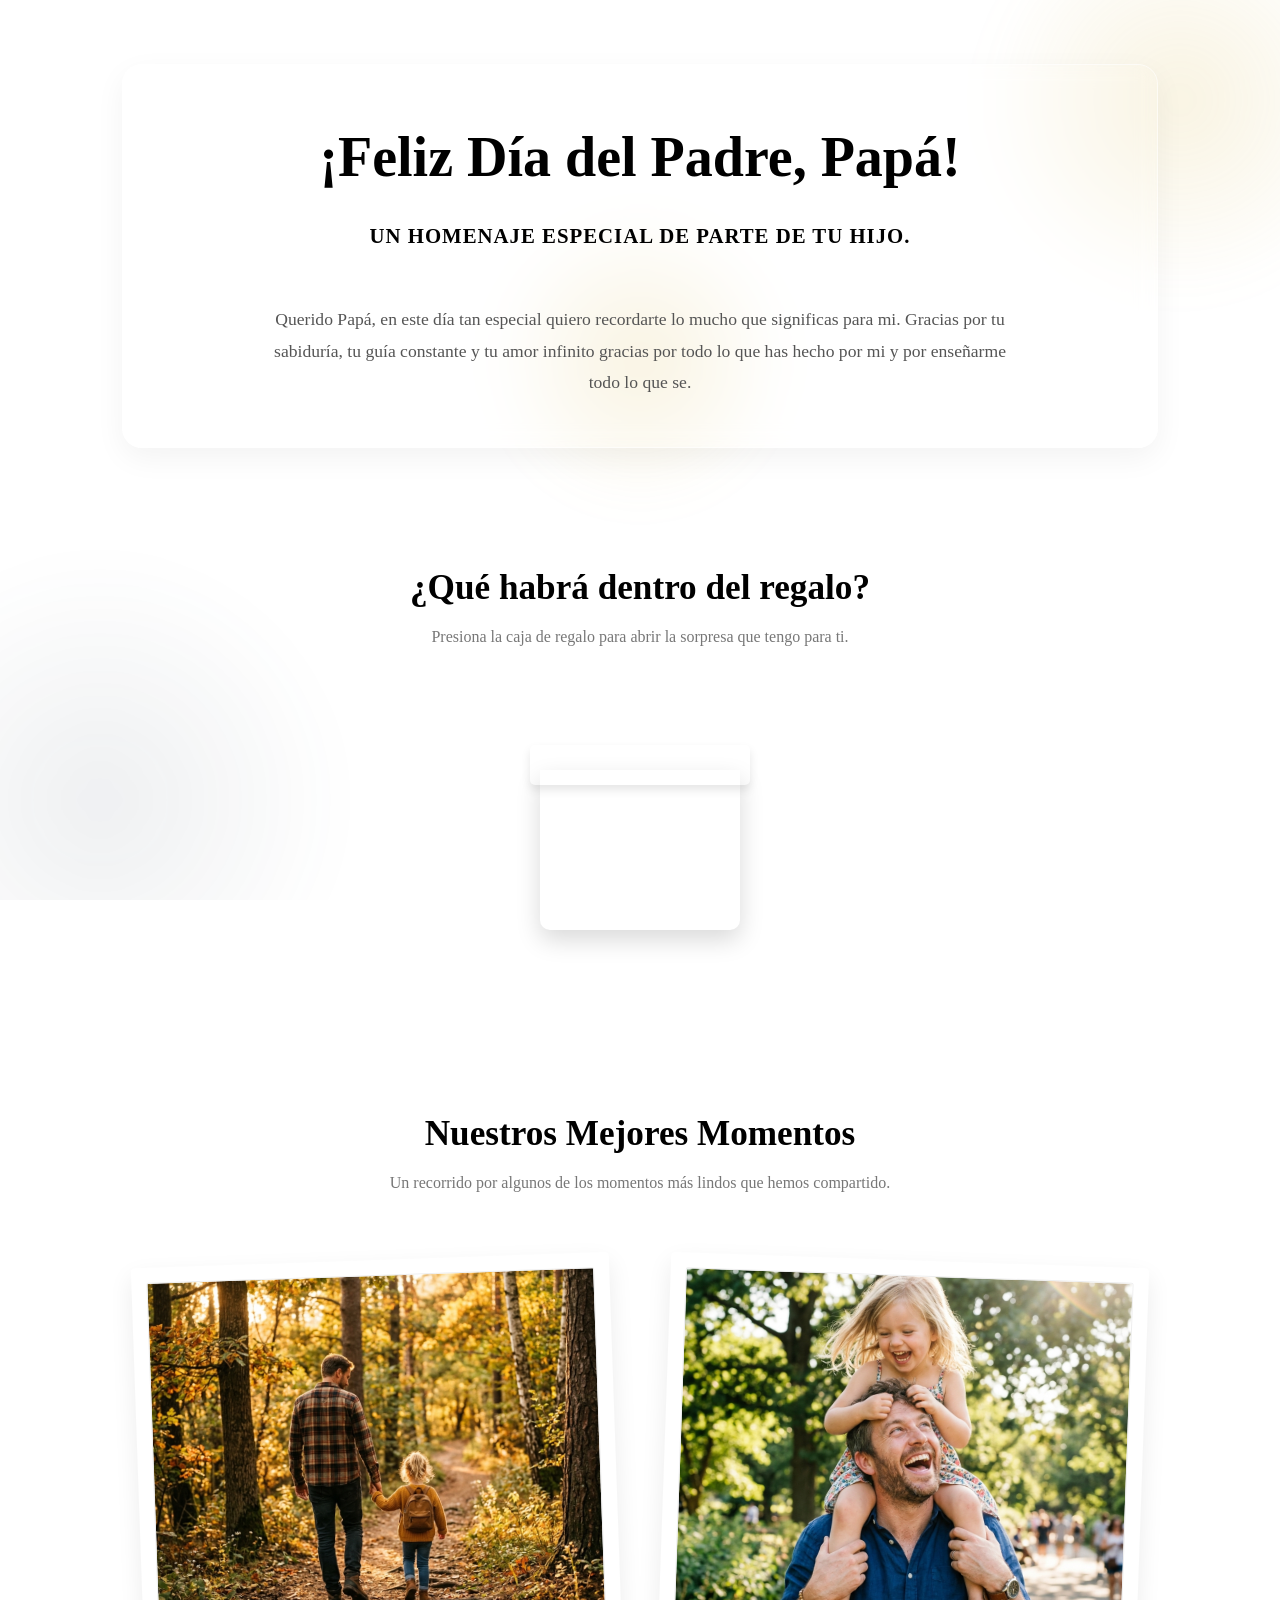
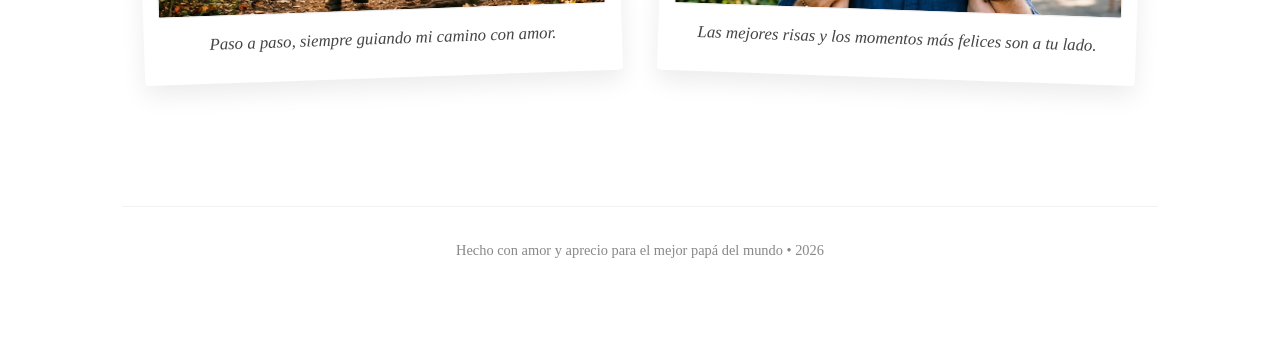
==== index.html @ 2f4c1117 "Initial commit of Father's Day website" ====
<!DOCTYPE html>
<html lang="es">

<head>
    <meta charset="UTF-8">
    <meta name="viewport" content="width=device-width, initial-scale=1.0">
    <title>¡Feliz Día del Padre, Papá!</title>
    <!-- Google Fonts -->
    <link rel="preconnect" href="https://fonts.googleapis.com">
    <link rel="preconnect" href="https://fonts.gstatic.com" crossorigin>
    <link
        href="https://fonts.googleapis.com/css2?family=Montserrat:wght@300;400;600;700&family=Playfair+Display:ital,wght@0,400;0,700;1,400&display=swap"
        rel="stylesheet">

    <!-- CSS Link -->
    <link rel="stylesheet" href="static/style.css">

    <!-- Dynamic Config CSS Variables -->
    <style>
        :root {
            --bg-color: {
                    {
                    config.theme.background_color
                }
            }

            ;

            --primary-color: {
                    {
                    config.theme.primary_color
                }
            }

            ;

            --secondary-color: {
                    {
                    config.theme.secondary_color
                }
            }

            ;

            --text-color: {
                    {
                    config.theme.text_color
                }
            }

            ;

            --card-bg: {
                    {
                    config.theme.card_background
                }
            }

            ;

            --font-title: {
                    {
                    config.theme.font_title
                }
            }

            ;

            --font-body: {
                    {
                    config.theme.font_body
                }
            }

            ;

            /* Gift Customization */
            --box-color: {
                    {
                    config.gift.box_color
                }
            }

            ;

            --lid-color: {
                    {
                    config.gift.lid_color
                }
            }

            ;

            --ribbon-color: {
                    {
                    config.gift.ribbon_color
                }
            }

            ;
        }
    </style>
</head>

<body>
    <div class="decorations">
        <div class="bubble bubble-1"></div>
        <div class="bubble bubble-2"></div>
        <div class="bubble bubble-3"></div>
    </div>

    <main class="main-container">
        <!-- Header Homenaje -->
        <header class="header-section">
            <h1 class="main-title">¡Feliz Día del Padre, Papá!</h1>
            <p class="subtitle">Un homenaje especial de parte de tu hijo.</p>
            <div class="divider"></div>
            <p class="intro-text">Querido Papá, en este día tan especial quiero recordarte lo mucho que significas para mi. Gracias por tu sabiduría, tu guía constante y tu amor infinito gracias por todo lo que has hecho por mi y por enseñarme todo lo que se.</p>
        </header>

        <!-- Regalo Interactivo -->
        <section class="gift-section">
            <h2 class="section-title">¿Qué habrá dentro del regalo?</h2>
            <p class="section-desc">Presiona la caja de regalo para abrir la sorpresa que tengo para ti.</p>

            <div class="gift-container" id="giftBoxContainer">
                <div class="gift-box" id="giftBox">
                    <div class="gift-lid">
                        <div class="ribbon-vertical-lid"></div>
                        <div class="ribbon-horizontal-lid"></div>
                        <div class="lid-top"></div>
                    </div>
                    <div class="gift-body">
                        <div class="ribbon-vertical"></div>
                        <div class="ribbon-horizontal"></div>
                    </div>
                </div>
            </div>

            <!-- Mensaje sorpresa (Oculto al inicio) -->
            <div class="surprise-card" id="surpriseCard">
                <div class="surprise-inner">
                    <h3>De: Ethan</h3>
                    <p class="surprise-message">¡Eres el mejor Papá del mundo entero!  Gracias por cada consejo, por tu paciencia infinita y por enseñarme todo lo que se. Que este día esté lleno de la misma felicidad que me das todos los días. ¡Te amo!</p>
                    <span class="heart-icon">❤️</span>
                </div>
            </div>
        </section>

        <!-- Galería de Recuerdos -->
        
        <section class="gallery-section">
            <h2 class="section-title">Nuestros Mejores Momentos</h2>
            <p class="section-desc">Un recorrido por algunos de los momentos más lindos que hemos compartido.</p>

            <div class="gallery-grid">
                
                <div class="polaroid-card">
                    <div class="polaroid-img-wrapper">
                        <img src="static/images/dad_child_walking.png" alt="Paso a paso, siempre guiando mi camino con amor." loading="lazy">
                    </div>
                    <div class="polaroid-caption">
                        <p>Paso a paso, siempre guiando mi camino con amor.</p>
                    </div>
                </div>
                
                <div class="polaroid-card">
                    <div class="polaroid-img-wrapper">
                        <img src="static/images/dad_child_smiling.png" alt="Las mejores risas y los momentos más felices son a tu lado." loading="lazy">
                    </div>
                    <div class="polaroid-caption">
                        <p>Las mejores risas y los momentos más felices son a tu lado.</p>
                    </div>
                </div>
                
            </div>
        </section>
        

        <!-- Footer -->
        <footer class="footer-section">
            <p>Hecho con amor y aprecio para el mejor papá del mundo • 2026</p>
        </footer>
    </main>

    <!-- Canvas para Confeti -->
    <canvas id="confettiCanvas"></canvas>

    <!-- Scripts -->
    <script src="static/script.js"></script>
</body>

</html>
---- static/style.css ----
/* 
 * ESTILO PREMIUM - DÍA DEL PADRE
 * Diseñado con CSS Vanilla, animaciones fluidas, y diseño responsivo.
 * Altamente personalizable mediante las variables CSS inyectadas desde config.json.
 */

/* Reset general */
* {
    margin: 0;
    padding: 0;
    box-sizing: border-box;
}

body {
    background-color: var(--bg-color);
    color: var(--text-color);
    font-family: var(--font-body);
    line-height: 1.6;
    overflow-x: hidden;
    position: relative;
    min-height: 100vh;
}

/* Burbujas y elementos decorativos de fondo */
.decorations {
    position: fixed;
    top: 0;
    left: 0;
    width: 100%;
    height: 100%;
    z-index: -1;
    pointer-events: none;
    overflow: hidden;
}

.bubble {
    position: absolute;
    border-radius: 50%;
    background: radial-gradient(circle, rgba(212, 175, 55, 0.15) 0%, rgba(255,255,255,0) 70%);
    filter: blur(20px);
    animation: float 25s infinite ease-in-out;
}

.bubble-1 {
    width: 400px;
    height: 400px;
    top: -100px;
    right: -100px;
    animation-delay: 0s;
}

.bubble-2 {
    width: 500px;
    height: 500px;
    bottom: -150px;
    left: -150px;
    background: radial-gradient(circle, rgba(44, 62, 80, 0.08) 0%, rgba(255,255,255,0) 70%);
    animation-delay: -5s;
}

.bubble-3 {
    width: 300px;
    height: 300px;
    top: 40%;
    left: 50%;
    transform: translate(-50%, -50%);
    animation-delay: -10s;
}

@keyframes float {
    0%, 100% {
        transform: translateY(0) scale(1);
    }
    50% {
        transform: translateY(-40px) scale(1.1);
    }
}

/* Contenedor Principal */
.main-container {
    max-width: 1100px;
    margin: 0 auto;
    padding: 4rem 2rem;
    display: flex;
    flex-direction: column;
    gap: 5rem;
}

/* Encabezado */
.header-section {
    text-align: center;
    padding: 3rem 2rem;
    background: var(--card-bg);
    backdrop-filter: blur(10px);
    border: 1px solid rgba(255, 255, 255, 0.6);
    border-radius: 20px;
    box-shadow: 0 10px 30px rgba(0, 0, 0, 0.05);
    animation: fadeInDown 1.2s ease-out;
}

.main-title {
    font-family: var(--font-title);
    font-size: 3.5rem;
    color: var(--secondary-color);
    margin-bottom: 1rem;
    font-weight: 700;
}

.subtitle {
    font-size: 1.3rem;
    color: var(--primary-color);
    font-weight: 600;
    letter-spacing: 1px;
    text-transform: uppercase;
}

.divider {
    width: 80px;
    height: 4px;
    background-color: var(--primary-color);
    margin: 1.5rem auto;
    border-radius: 2px;
}

.intro-text {
    font-size: 1.1rem;
    max-width: 750px;
    margin: 0 auto;
    color: #555;
    line-height: 1.8;
}

/* Secciones Comunes */
.section-title {
    font-family: var(--font-title);
    font-size: 2.2rem;
    color: var(--secondary-color);
    text-align: center;
    margin-bottom: 0.5rem;
}

.section-desc {
    text-align: center;
    color: #777;
    margin-bottom: 3rem;
    font-size: 1rem;
}

/* Regalo Interactivo */
.gift-section {
    display: flex;
    flex-direction: column;
    align-items: center;
    padding: 2rem 0;
}

.gift-container {
    perspective: 1000px;
    width: 200px;
    height: 200px;
    margin: 2rem auto;
    cursor: pointer;
}

.gift-box {
    position: relative;
    width: 100%;
    height: 100%;
    transform-style: preserve-3d;
    transition: transform 0.5s ease;
    animation: wobble 3s infinite ease-in-out;
}

.gift-box:hover {
    transform: scale(1.05);
    animation: shake 0.5s infinite linear;
}

/* Cuerpo de la Caja */
.gift-body {
    position: absolute;
    bottom: 0;
    width: 100%;
    height: 160px;
    background-color: var(--box-color);
    border-radius: 0 0 10px 10px;
    box-shadow: 0 10px 25px rgba(0, 0, 0, 0.15);
    overflow: hidden;
}

/* Tapa de la Caja */
.gift-lid {
    position: absolute;
    top: 15px;
    left: -10px;
    width: 220px;
    height: 40px;
    background-color: var(--lid-color);
    border-radius: 5px;
    z-index: 10;
    box-shadow: 0 5px 10px rgba(0, 0, 0, 0.1);
    transition: transform 0.8s cubic-bezier(0.175, 0.885, 0.32, 1.275), opacity 0.5s;
    transform-origin: bottom right;
}

/* Cintas (Ribbon) */
.ribbon-vertical, .ribbon-vertical-lid {
    position: absolute;
    left: 50%;
    transform: translateX(-50%);
    width: 30px;
    height: 100%;
    background-color: var(--ribbon-color);
}

.ribbon-horizontal, .ribbon-horizontal-lid {
    position: absolute;
    top: 50%;
    transform: translateY(-50%);
    width: 100%;
    height: 30px;
    background-color: var(--ribbon-color);
}

/* Moño en la parte superior */
.lid-top {
    position: absolute;
    top: -25px;
    left: 50%;
    transform: translateX(-50%);
    width: 50px;
    height: 25px;
    z-index: 12;
}

.lid-top::before, .lid-top::after {
    content: '';
    position: absolute;
    width: 30px;
    height: 30px;
    border: 6px solid var(--ribbon-color);
    border-radius: 50% 50% 0 50%;
    top: -5px;
}

.lid-top::before {
    left: -5px;
    transform: rotate(45deg);
}

.lid-top::after {
    right: -5px;
    border-radius: 50% 50% 50% 0;
    transform: rotate(-45deg);
}

/* Animaciones del Regalo Abriéndose */
.gift-box.opened {
    animation: none;
}

.gift-box.opened .gift-lid {
    transform: translate(80px, -150px) rotate(45deg) scale(0.9);
    opacity: 0;
    pointer-events: none;
}

.gift-box.opened .gift-body {
    transform: scale(0);
    opacity: 0;
    transition: transform 0.6s ease, opacity 0.6s;
    pointer-events: none;
}

/* Carta Sorpresa */
.surprise-card {
    max-width: 600px;
    width: 100%;
    background: var(--card-bg);
    border: 2px solid var(--primary-color);
    border-radius: 20px;
    box-shadow: 0 15px 40px rgba(212, 175, 55, 0.15);
    padding: 3rem 2rem;
    text-align: center;
    opacity: 0;
    transform: scale(0.7);
    display: none;
    transition: opacity 0.8s cubic-bezier(0.175, 0.885, 0.32, 1.275), transform 0.8s cubic-bezier(0.175, 0.885, 0.32, 1.275);
}

.surprise-card.show {
    display: block;
    animation: popIn 0.8s forwards cubic-bezier(0.175, 0.885, 0.32, 1.275);
}

.surprise-inner h3 {
    font-family: var(--font-title);
    color: var(--primary-color);
    font-size: 1.8rem;
    margin-bottom: 1.5rem;
}

.surprise-message {
    font-size: 1.25rem;
    color: var(--secondary-color);
    font-weight: 500;
    line-height: 1.8;
    margin-bottom: 2rem;
}

.heart-icon {
    font-size: 2.5rem;
    display: inline-block;
    animation: heartbeat 1.5s infinite ease-in-out;
}

/* Galería de Recuerdos */
.gallery-section {
    padding: 2rem 0;
}

.gallery-grid {
    display: grid;
    grid-template-columns: repeat(auto-fit, minmax(300px, 1fr));
    gap: 3rem;
    justify-content: center;
    padding: 1rem;
}

/* Polaroid Card */
.polaroid-card {
    background-color: #fff;
    padding: 15px 15px 25px 15px;
    box-shadow: 0 10px 25px rgba(0, 0, 0, 0.08);
    border-radius: 4px;
    transition: transform 0.4s ease, box-shadow 0.4s ease;
    cursor: pointer;
    overflow: hidden;
}

.polaroid-card:nth-child(even) {
    transform: rotate(2deg);
}

.polaroid-card:nth-child(odd) {
    transform: rotate(-2deg);
}

.polaroid-card:hover {
    transform: translateY(-10px) rotate(0deg) scale(1.03);
    box-shadow: 0 15px 35px rgba(0, 0, 0, 0.15);
    z-index: 10;
}

.polaroid-img-wrapper {
    width: 100%;
    aspect-ratio: 4/3;
    overflow: hidden;
    border: 1px solid #eee;
    background-color: #fafafa;
    border-radius: 2px;
}

.polaroid-img-wrapper img {
    width: 100%;
    height: 100%;
    object-fit: cover;
    transition: transform 0.6s ease;
}

.polaroid-card:hover .polaroid-img-wrapper img {
    transform: scale(1.08);
}

.polaroid-caption {
    text-align: center;
    margin-top: 15px;
    font-family: var(--font-title);
    font-size: 1.05rem;
    color: #444;
    font-style: italic;
}

/* Footer */
.footer-section {
    text-align: center;
    padding: 2rem;
    color: #888;
    font-size: 0.9rem;
    border-top: 1px solid rgba(0, 0, 0, 0.05);
}

/* Canvas para Confeti */
#confettiCanvas {
    position: fixed;
    top: 0;
    left: 0;
    width: 100%;
    height: 100%;
    pointer-events: none;
    z-index: 1000;
}

/* --- ANIMACIONES --- */
@keyframes fadeInDown {
    from {
        opacity: 0;
        transform: translateY(-30px);
    }
    to {
        opacity: 1;
        transform: translateY(0);
    }
}

@keyframes popIn {
    0% {
        opacity: 0;
        transform: scale(0.7);
        display: none;
    }
    1% {
        display: block;
    }
    100% {
        opacity: 1;
        transform: scale(1);
        display: block;
    }
}

@keyframes heartbeat {
    0%, 100% { transform: scale(1); }
    50% { transform: scale(1.15); }
}

@keyframes wobble {
    0%, 100% { transform: rotate(0deg); }
    80% { transform: rotate(0deg); }
    85% { transform: rotate(3deg); }
    90% { transform: rotate(-3deg); }
    95% { transform: rotate(2deg); }
}

@keyframes shake {
    0% { transform: translate(1px, 1px) rotate(0deg); }
    10% { transform: translate(-1px, -1px) rotate(-1deg); }
    20% { transform: translate(-2px, 0px) rotate(1deg); }
    30% { transform: translate(0px, 2px) rotate(0deg); }
    40% { transform: translate(1px, -1px) rotate(1deg); }
    55% { transform: translate(-1px, 1px) rotate(-1deg); }
    70% { transform: translate(-2px, -1px) rotate(0deg); }
    85% { transform: translate(2px, 1px) rotate(1deg); }
    100% { transform: translate(1px, -2px) rotate(-1deg); }
}

/* Responsividad */
@media (max-width: 768px) {
    .main-title {
        font-size: 2.5rem;
    }
    .subtitle {
        font-size: 1.1rem;
    }
    .main-container {
        padding: 2rem 1rem;
        gap: 3rem;
    }
    .gift-container {
        width: 160px;
        height: 160px;
    }
    .gift-body {
        height: 125px;
    }
    .gift-lid {
        width: 180px;
        height: 35px;
    }
}
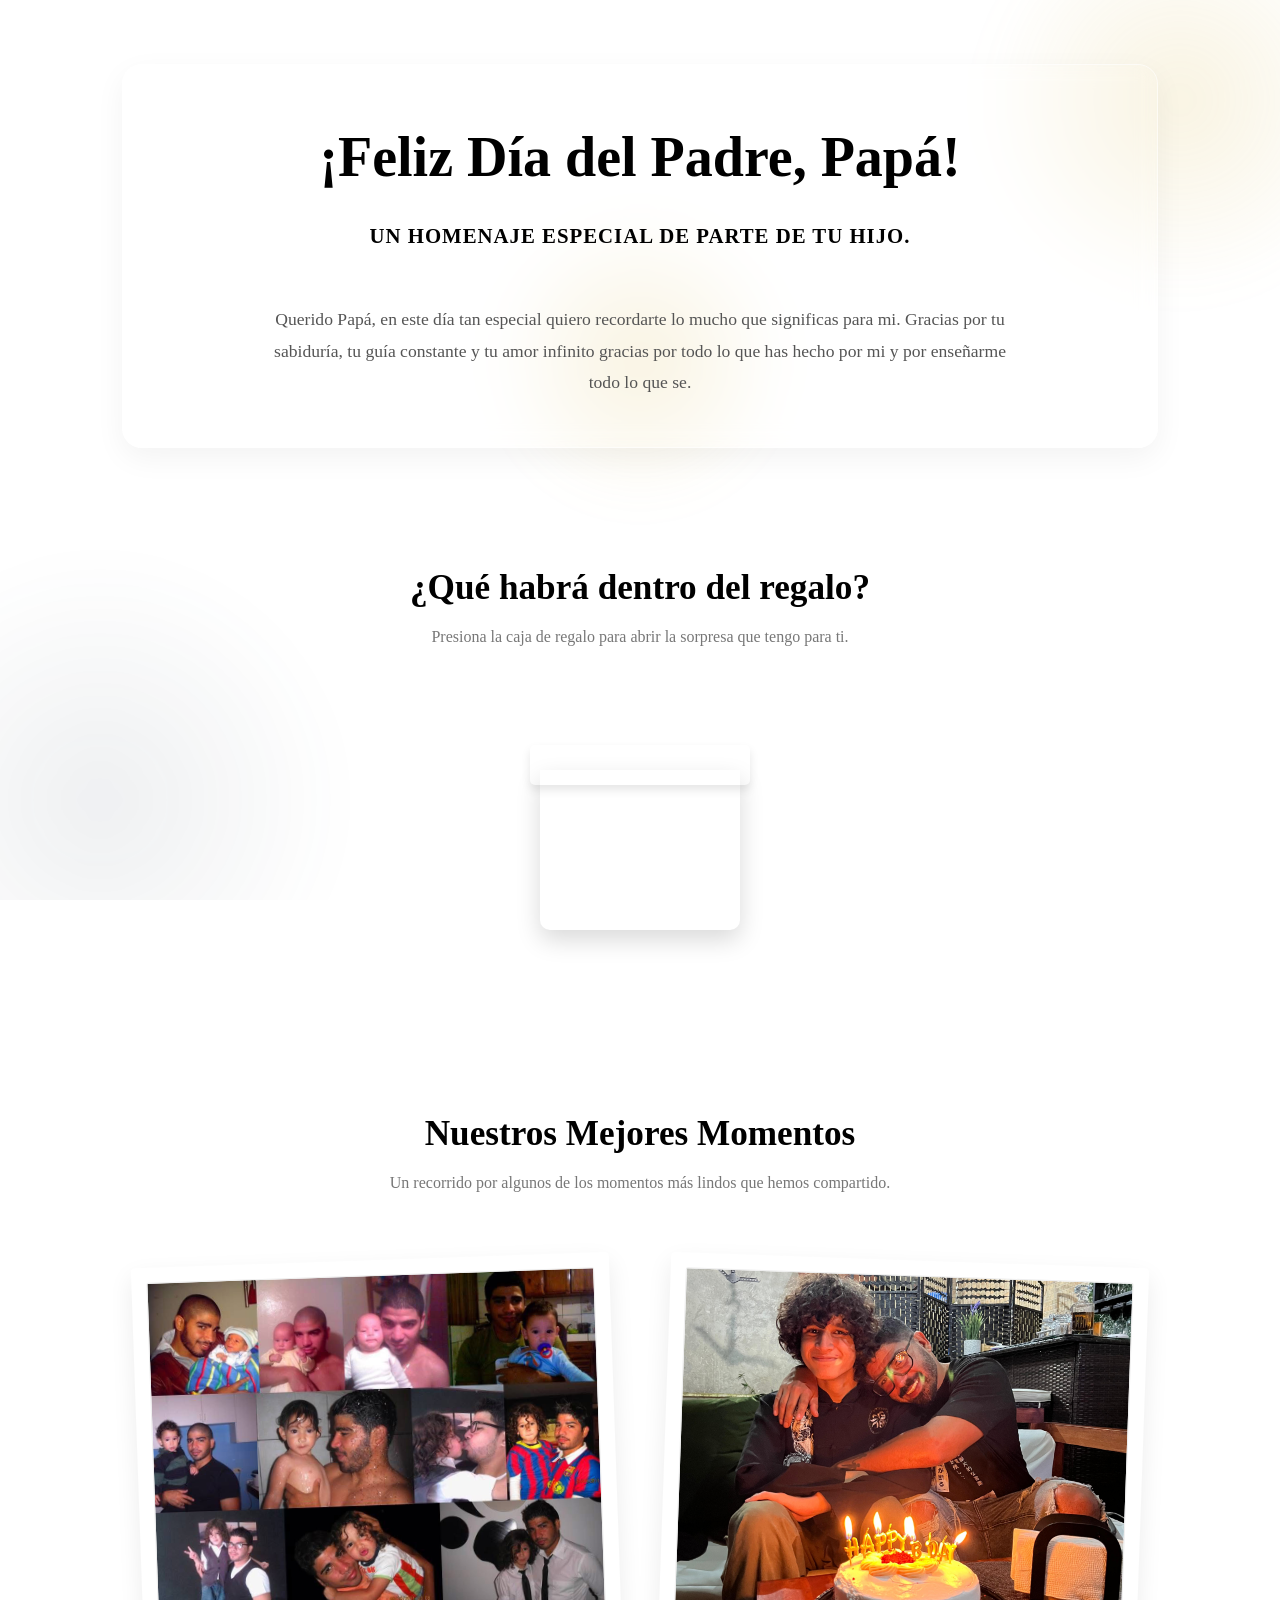
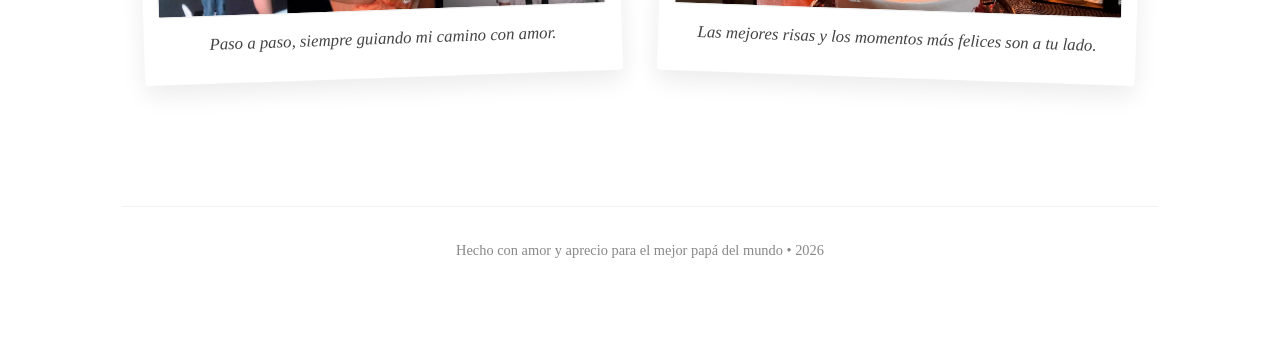
==== commit 8534163d: "Update gallery images and rebuild static site" ====
--- a/index.html
+++ b/index.html
@@ -157,7 +157,7 @@
                 
                 <div class="polaroid-card">
                     <div class="polaroid-img-wrapper">
-                        <img src="static/images/dad_child_walking.png" alt="Paso a paso, siempre guiando mi camino con amor." loading="lazy">
+                        <img src="static/images/WhatsApp Image 2026-06-21 at 9.26.49 AM.jpeg" alt="Paso a paso, siempre guiando mi camino con amor." loading="lazy">
                     </div>
                     <div class="polaroid-caption">
                         <p>Paso a paso, siempre guiando mi camino con amor.</p>
@@ -166,7 +166,7 @@
                 
                 <div class="polaroid-card">
                     <div class="polaroid-img-wrapper">
-                        <img src="static/images/dad_child_smiling.png" alt="Las mejores risas y los momentos más felices son a tu lado." loading="lazy">
+                        <img src="static/images/WhatsApp Image 2026-06-21 at 10.07.42 AM.jpeg" alt="Las mejores risas y los momentos más felices son a tu lado." loading="lazy">
                     </div>
                     <div class="polaroid-caption">
                         <p>Las mejores risas y los momentos más felices son a tu lado.</p>
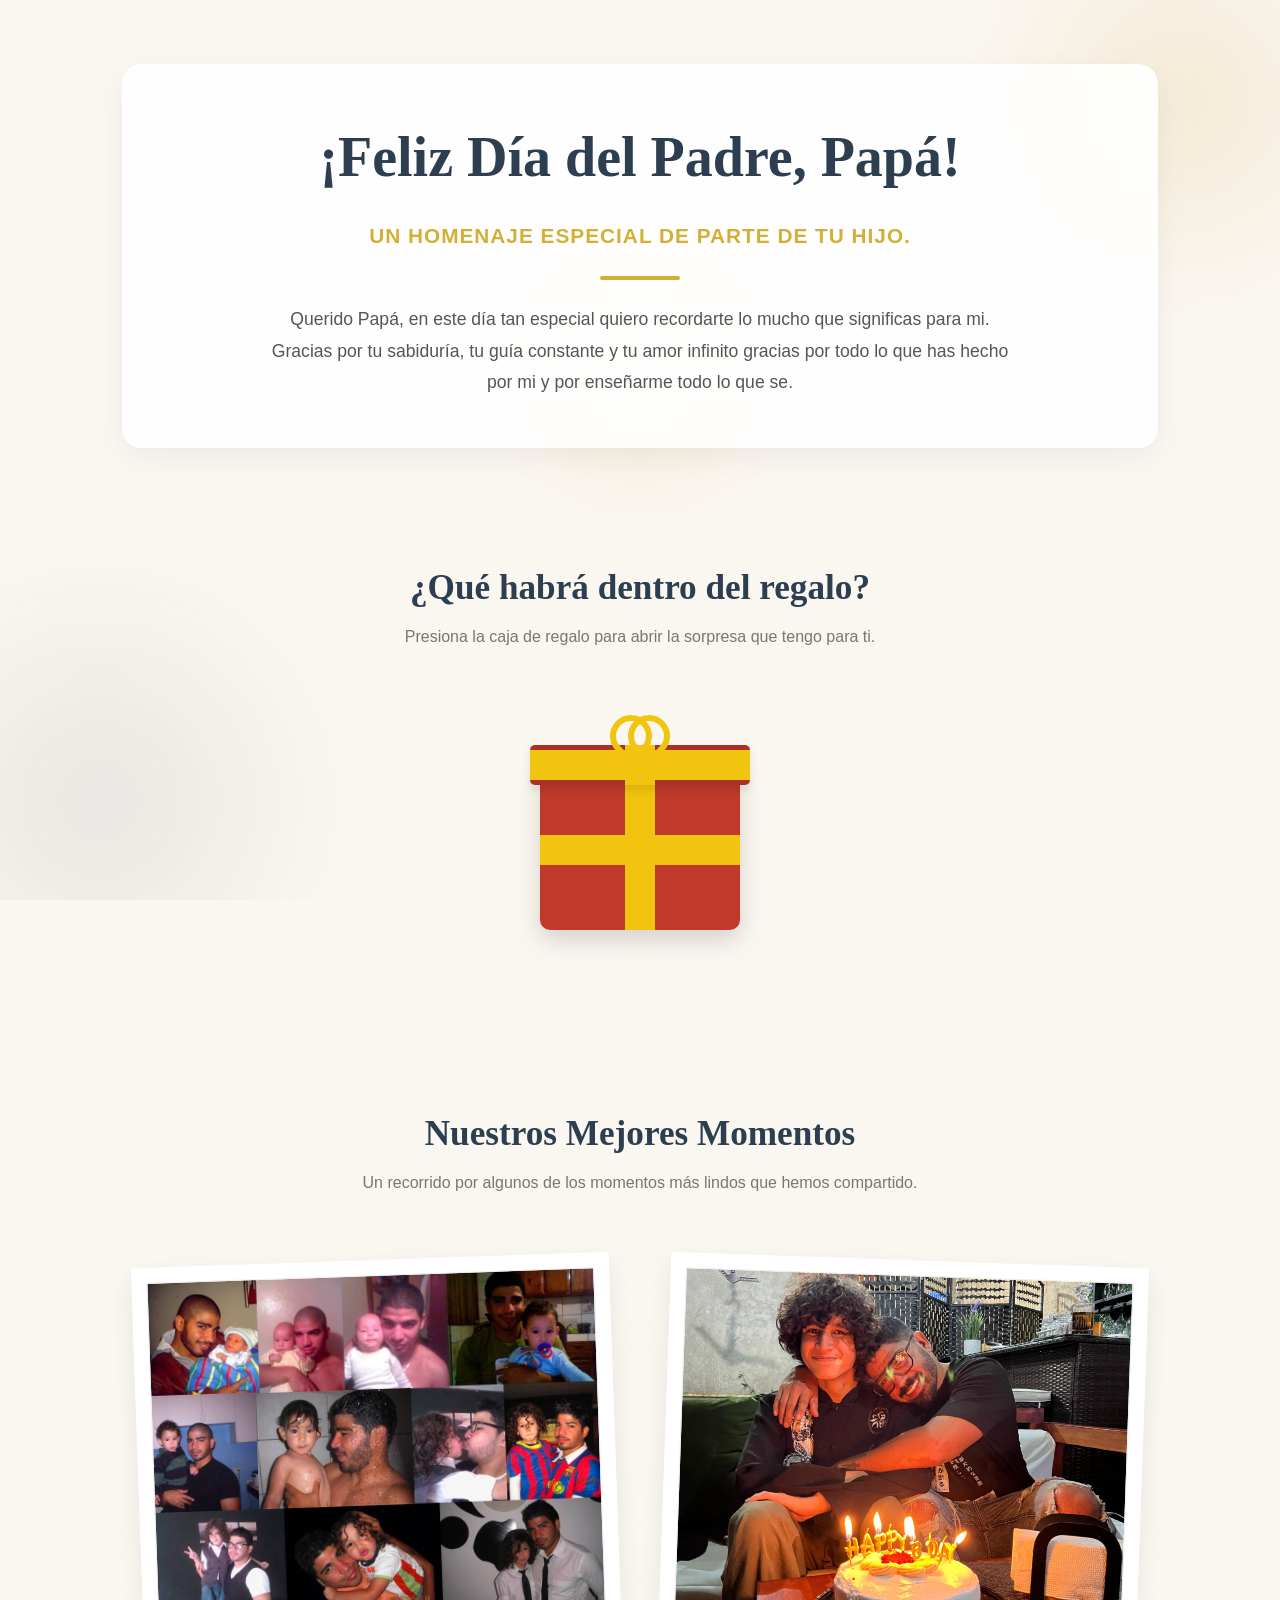
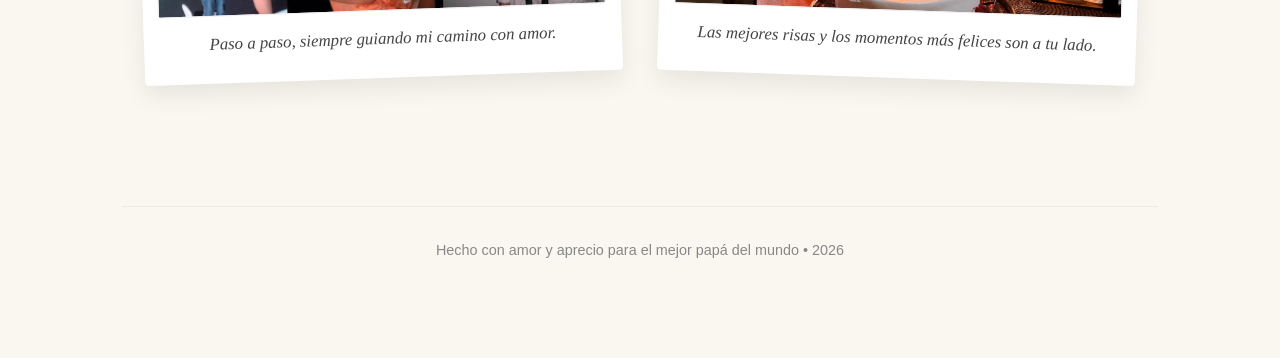
==== commit a3b5612a: "Fix Jinja CSS formatting for gift box colors" ====
--- a/index.html
+++ b/index.html
@@ -18,86 +18,18 @@
     <!-- Dynamic Config CSS Variables -->
     <style>
         :root {
-            --bg-color: {
-                    {
-                    config.theme.background_color
-                }
-            }
-
-            ;
-
-            --primary-color: {
-                    {
-                    config.theme.primary_color
-                }
-            }
-
-            ;
-
-            --secondary-color: {
-                    {
-                    config.theme.secondary_color
-                }
-            }
-
-            ;
-
-            --text-color: {
-                    {
-                    config.theme.text_color
-                }
-            }
-
-            ;
-
-            --card-bg: {
-                    {
-                    config.theme.card_background
-                }
-            }
-
-            ;
-
-            --font-title: {
-                    {
-                    config.theme.font_title
-                }
-            }
-
-            ;
-
-            --font-body: {
-                    {
-                    config.theme.font_body
-                }
-            }
-
-            ;
-
+            --bg-color: #FAF6F0;
+            --primary-color: #D4AF37;
+            --secondary-color: #2C3E50;
+            --text-color: #333333;
+            --card-bg: rgba(255, 255, 255, 0.9);
+            --font-title: 'Playfair Display', serif;
+            --font-body: 'Montserrat', sans-serif;
+            
             /* Gift Customization */
-            --box-color: {
-                    {
-                    config.gift.box_color
-                }
-            }
-
-            ;
-
-            --lid-color: {
-                    {
-                    config.gift.lid_color
-                }
-            }
-
-            ;
-
-            --ribbon-color: {
-                    {
-                    config.gift.ribbon_color
-                }
-            }
-
-            ;
+            --box-color: #C0392B;
+            --lid-color: #A93226;
+            --ribbon-color: #F1C40F;
         }
     </style>
 </head>
